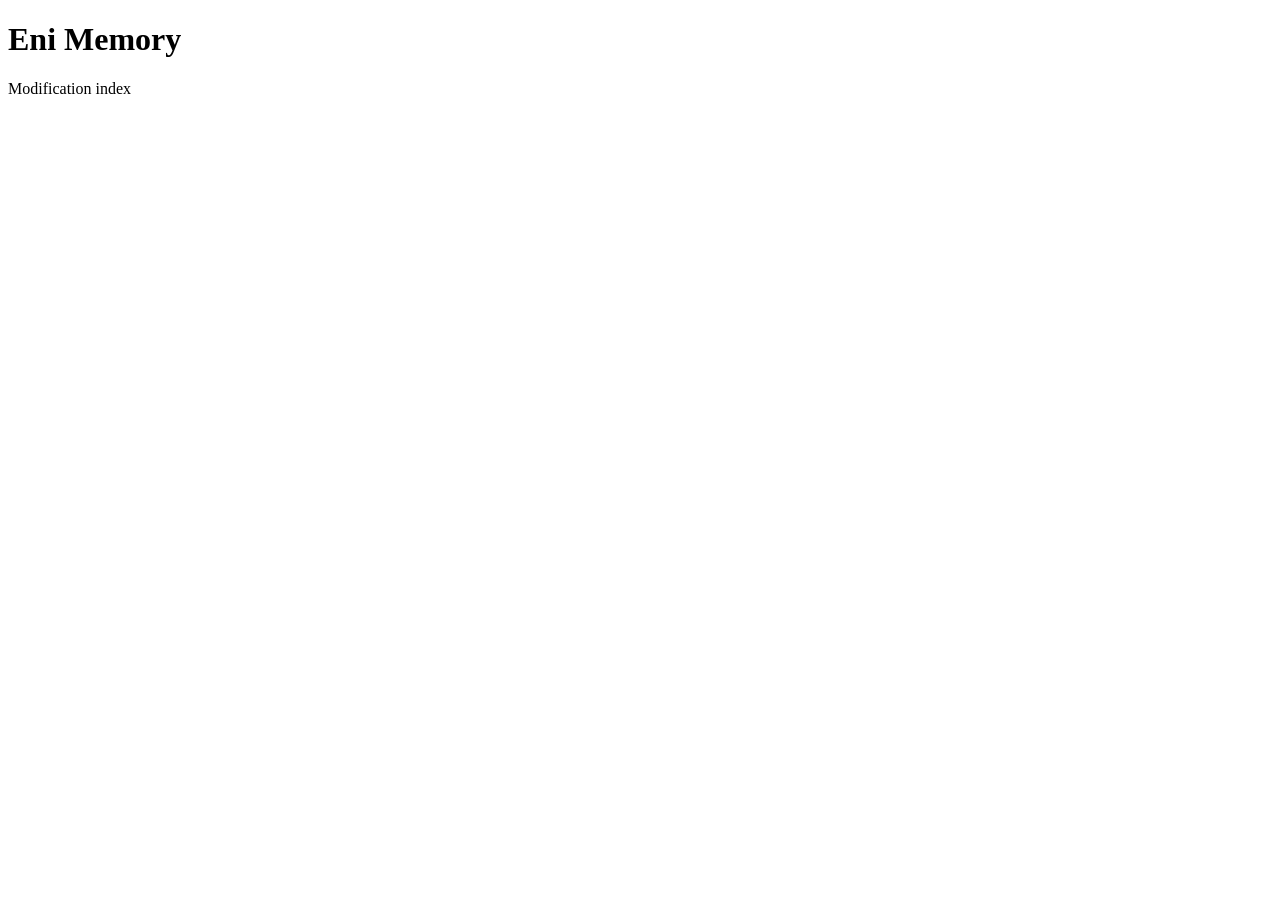
==== index.html @ 0097d6bb "modif index.html" ====
<!DOCTYPE html>
<html lang="fr">
<head>
    <meta charset="UTF-8">
    <meta name="viewport" content="width=device-width, initial-scale=1.0">
    <title>Memory ENI</title>
</head>
<body>
    <h1>Eni Memory</h1>
    <p>Modification index</p>
    
</body>
</html>
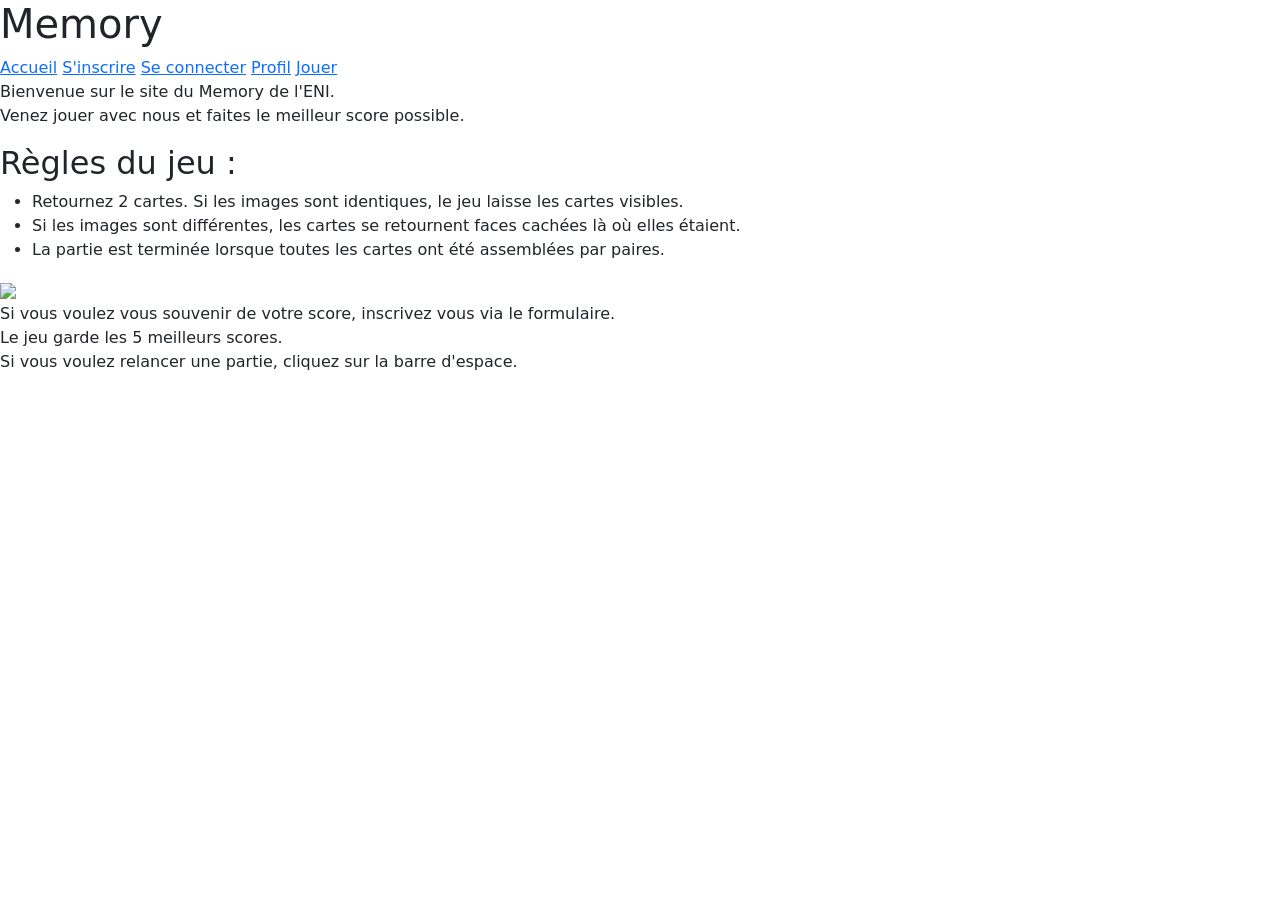
==== commit 4b3fcc1e: "1. Ajout d'images temporaires pour les cartes 2. Création du plateau de jeu 3. Affichage randomisé d" ====
--- a/index.html
+++ b/index.html
@@ -3,11 +3,48 @@
 <head>
     <meta charset="UTF-8">
     <meta name="viewport" content="width=device-width, initial-scale=1.0">
-    <title>Memory ENI</title>
+    <title>Memory</title>
+    <link href="https://cdn.jsdelivr.net/npm/bootstrap@5.3.8/dist/css/bootstrap.min.css" rel="stylesheet" integrity="sha384-sRIl4kxILFvY47J16cr9ZwB07vP4J8+LH7qKQnuqkuIAvNWLzeN8tE5YBujZqJLB" crossorigin="anonymous">
+    <link rel="stylesheet" href="./css/style.css">
 </head>
 <body>
-    <h1>Eni Memory</h1>
-    <p>Modification index</p>
+
+    <div>
+    <h1>Memory</h1>
     
+    <nav>
+        <a href="index.html">Accueil</a>
+        <a href="inscription.html">S'inscrire</a>
+        <a href="connexion.html">Se connecter</a>
+        <a href="profil.html">Profil</a>
+        <a href="jeu.html">Jouer</a>
+    </nav>
+
+    <div>
+        <p>Bienvenue sur le site du Memory de l'ENI. <br>
+        Venez jouer avec nous et faites le meilleur score possible.</p>
+    </div>
+
+    <div>
+        <h2>Règles du jeu :</h2>
+        <ul>
+            <li> Retournez 2 cartes. Si les images sont identiques, le jeu laisse les cartes visibles.</li>
+            <li> Si les images sont différentes, les cartes se retournent faces cachées là où elles étaient.</li>
+            <li> La partie est terminée lorsque toutes les cartes ont été assemblées par paires.</li>
+        </ul>
+
+        <img src="src\memory_detail.png" width="500">
+
+        <p>Si vous voulez vous souvenir de votre score, inscrivez vous via le formulaire. <br>
+            Le jeu garde les 5 meilleurs scores. <br>
+            Si vous voulez relancer une partie, cliquez sur la barre d'espace.</p>
+    </div>
+
+
+    <script src="https://cdn.jsdelivr.net/npm/bootstrap@5.3.8/dist/js/bootstrap.bundle.min.js" integrity="sha384-FKyoEForCGlyvwx9Hj09JcYn3nv7wiPVlz7YYwJrWVcXK/BmnVDxM+D2scQbITxI" crossorigin="anonymous"></script>
+    <script src="https://code.jquery.com/jquery-3.7.1.js" integrity="sha256-eKhayi8LEQwp4NKxN+CfCh+3qOVUtJn3QNZ0TciWLP4=" crossorigin="anonymous"></script>
+    <script src="./js/script.js"></script>
+
+    </div>
 </body>
 </html>
--- a/css/style.css
+++ b/css/style.css
@@ -0,0 +1,48 @@
+/* Apparence du plateau de jeu */
+
+.plateauJeu {
+    display: flex;
+    flex-wrap: wrap;
+}
+
+
+/* Apparence des cartes de jeu */
+
+
+.carte { /* conteneur de la carte (face cachée et face révélée) */
+    height: 150px;
+    width: 150px;
+    margin: 2%;
+    position: relative;
+    transform-style: preserve-3d;
+    transition: 1s ease;
+}
+
+.carteCachee, .carteRevelee {
+    position: absolute;
+    height: 100%;
+    width: 100%;
+    border-radius: 6px;
+    /* Stylisation de texte // à enlever une fois l'image faceCachee chargée */
+    line-height: 150px;
+    font-size: 20px;
+    text-align: center;
+    color: white;
+    /**/
+    backface-visibility: hidden;
+} 
+
+.carteCachee {
+    background-color: teal;
+}
+
+.carteRevelee {
+    background-color: salmon;
+    transform: perspective(400px) rotateY(180deg);
+}
+
+
+.carte.flip { /* L'évènement qui se déclenche au clic */
+    transform: perspective(400px) rotateY(180deg);
+}
+
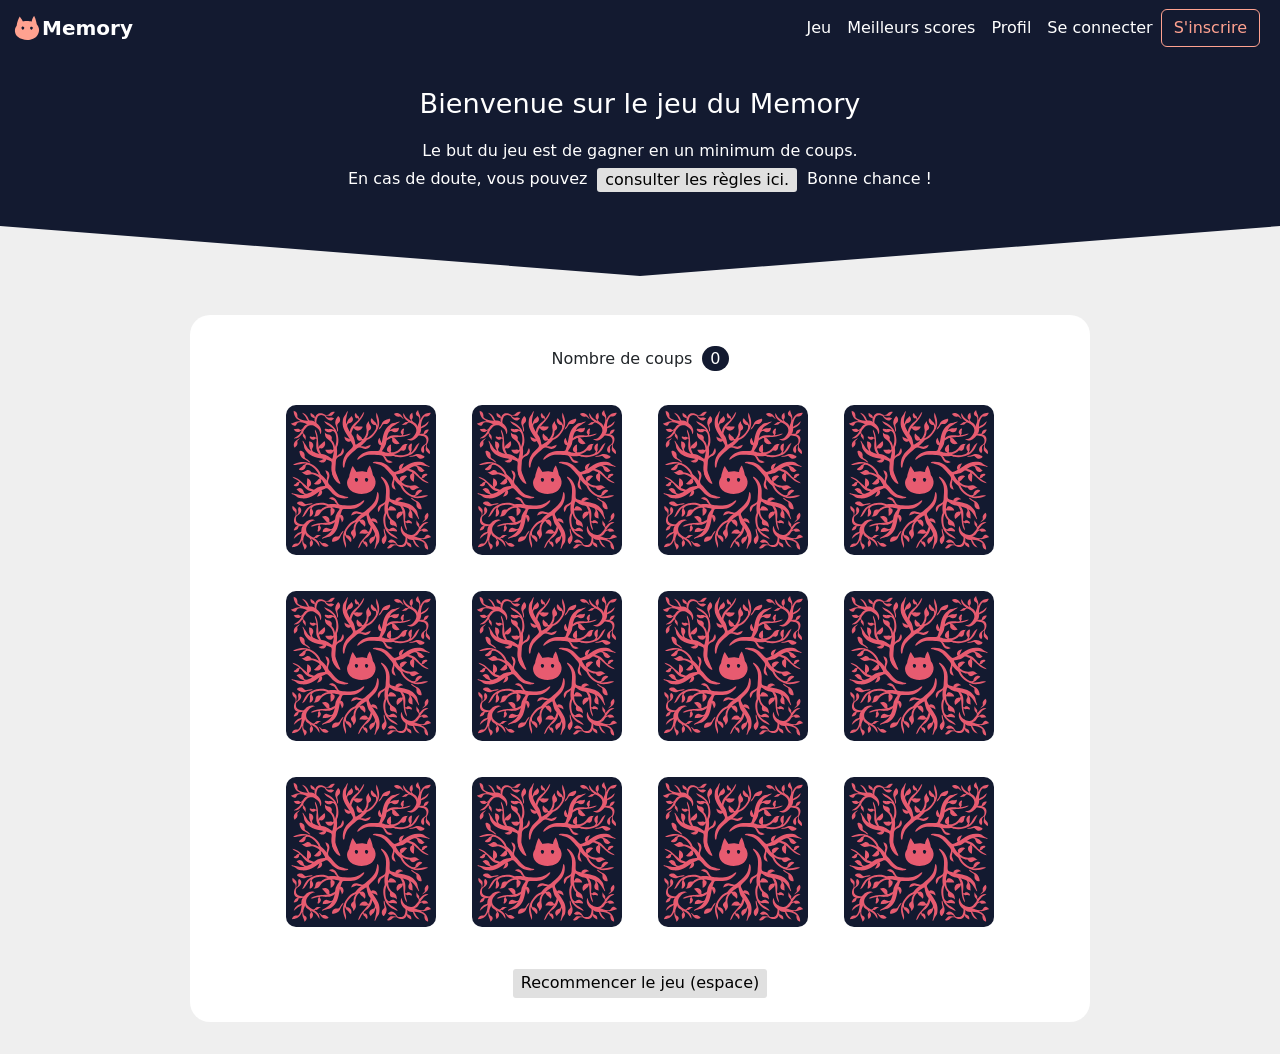
==== commit 57ade1f6: "Intégration du design, création des formulaires" ====
--- a/index.html
+++ b/index.html
@@ -1,50 +1,215 @@
 <!DOCTYPE html>
 <html lang="fr">
+
 <head>
     <meta charset="UTF-8">
     <meta name="viewport" content="width=device-width, initial-scale=1.0">
     <title>Memory</title>
-    <link href="https://cdn.jsdelivr.net/npm/bootstrap@5.3.8/dist/css/bootstrap.min.css" rel="stylesheet" integrity="sha384-sRIl4kxILFvY47J16cr9ZwB07vP4J8+LH7qKQnuqkuIAvNWLzeN8tE5YBujZqJLB" crossorigin="anonymous">
+    <link href="https://cdn.jsdelivr.net/npm/bootstrap@5.3.8/dist/css/bootstrap.min.css" rel="stylesheet"
+        integrity="sha384-sRIl4kxILFvY47J16cr9ZwB07vP4J8+LH7qKQnuqkuIAvNWLzeN8tE5YBujZqJLB" crossorigin="anonymous">
     <link rel="stylesheet" href="./css/style.css">
 </head>
+
 <body>
-
-    <div>
-    <h1>Memory</h1>
-    
-    <nav>
-        <a href="index.html">Accueil</a>
-        <a href="inscription.html">S'inscrire</a>
-        <a href="connexion.html">Se connecter</a>
-        <a href="profil.html">Profil</a>
-        <a href="jeu.html">Jouer</a>
-    </nav>
-
-    <div>
-        <p>Bienvenue sur le site du Memory de l'ENI. <br>
-        Venez jouer avec nous et faites le meilleur score possible.</p>
+    <header>
+
+        <nav class="navbar navbar-expand-sm" data-bs-theme="dark">
+            <div class="container-fluid">
+                <a class="navbar-brand" href="index.html">
+                    <img src="./src/memory-chat-logo.svg" alt="Logo" width="30" height="24"
+                        class="d-inline-block align-text-top">Memory</a>
+                <button class="navbar-toggler" type="button" data-bs-toggle="collapse"
+                    data-bs-target="#navbarSupportedContent" aria-controls="navbarSupportedContent"
+                    aria-expanded="false" aria-label="Toggle navigation">
+                    <span class="navbar-toggler-icon"></span>
+                </button>
+                <div class="collapse navbar-collapse flex-grow-0" id="navbarSupportedContent">
+                    <ul class="navbar-nav mb-auto mb-2 mb-lg-0">
+                        <li class="nav-item">
+                            <a class="nav-link active" aria-current="page" href="#">Jeu</a>
+                        </li>
+                        <li class="nav-item">
+                            <a class="nav-link" href="#" data-bs-toggle="modal" data-bs-target="#modalScores">Meilleurs
+                                scores</a>
+                        </li>
+                        <li class="nav-item">
+                            <a class="nav-link" href="profil.html">Profil</a>
+                        </li>
+                        <li class="nav-item">
+                            <a class="nav-link" href="connexion.html">Se connecter</a>
+                        </li>
+                    </ul>
+                    <a href="inscription.html" class="btn btn-outline me-2" type="button">S'inscrire</a>
+                    <!-- <button class="btn btn-outline-success me-2" type="button">S'inscrire</button> -->
+
+                </div>
+            </div>
+
+
+        </nav>
+
+    </header>
+
+    <div class="text-center">
+
+        <div class="enTete">
+
+            <h1>Bienvenue sur le jeu du Memory</h1>
+            <p>Le but du jeu est de gagner en un minimum de coups.<br>
+                En cas de doute, vous pouvez
+                <!-- <button type="button" class="btn btn-modal" data-bs-toggle="modal" data-bs-target="#modalRegles">
+        consulter les règles ici</button>.  -->
+                <a href="" class="btn-modal" data-bs-toggle="modal" data-bs-target="#modalRegles">consulter les règles
+                    ici.</a>
+                Bonne chance !
+            </p>
+
+        </div>
+
+        <div class="separationPage">
+        </div>
+
+        <div class="separationPage">
+            <img
+                src="data:image/svg+xml,%3Csvg xmlns='http://www.w3.org/2000/svg' id='Calque_1' enable-background='new 0 0 1024 40' viewBox='0 0 1024 40' x='0px' y='0px' width='1024px' height='40px' xmlns:xml='http://www.w3.org/XML/1998/namespace' xml:space='preserve' version='1.1'%3E%3Cpolygon fill='%23131a30' points='1024,0 512,40 0,0 0,0 1024,0' /%3E%3C/svg%3E">
+        </div>
+
+
+
+        <!-- Modale des règles -->
+        <div class="modal fade" id="modalRegles" tabindex="-1" aria-labelledby="modalRegles" aria-hidden="true">
+            <div class="modal-dialog">
+                <div class="modal-content">
+                    <div class="modal-header">
+                        <button type="button" class="btn-close" data-bs-dismiss="modal" aria-label="Close"></button>
+                    </div>
+                    <div class="modal-body">
+                        <h2>Les règles du Memory</h2>
+                        <p>Retournez 2 cartes. Si les images sont identiques, le jeu laisse les cartes visibles.</p>
+                        <img src="./src/modale-regles.png">
+                        <p>Si les images sont différentes, les cartes se retournent faces cachées là où elles étaient.
+                            La partie est terminée lorsque toutes les cartes ont été assemblées par paires.</p>
+
+
+                    </div>
+                    <div class="modal-footer">
+                        <button type="button" class="btn btn-primary" data-bs-dismiss="modal">Fermer</button>
+                    </div>
+                </div>
+            </div>
+        </div>
+
+
+        <!-- Modale des meilleures scores -->
+        <div class="modal fade" id="modalScores" tabindex="-1" aria-labelledby="modalScores" aria-hidden="true">
+            <div class="modal-dialog">
+                <div class="modal-content">
+                    <div class="modal-header">
+                        <button type="button" class="btn-close" data-bs-dismiss="modal" aria-label="Close"></button>
+                    </div>
+                    <div class="modal-body">
+                        <h2>Meilleurs scores</h2>
+                        <p><a href="connexion.html">Connectez vous</a> pour consulter vos meilleurs scores</p>
+                    </div>
+                    <div class="modal-footer">
+                        <button type="button" class="btn btn-primary" data-bs-dismiss="modal">Fermer</button>
+                    </div>
+                </div>
+            </div>
+        </div>
+
+
+
+
+        <!-- Plateau de jeu du memory -->
+
+
+        <div class="plateauJeuAvecScore">
+
+            <p>Nombre de coups <span class="affichageNbCoups">0</span></p>
+
+            <div class="plateauJeu"> <!-- conteneur du plateau de jeu -->
+
+
+                <div id="carte1" class="carte motifA">
+                    <!-- <div class="carteCachee"><img src="./src/exports-elements-memory-07.png"></div> -->
+                    <div class="carteCachee"><img src="./src/memory-chat-dos.svg"></div>
+                    <div class="carteRevelee"><img src="./src/memory-chat1.svg" class="imgRevelee"></div>
+                </div>
+
+                <div id="carte2" class="carte motifA">
+                    <div class="carteCachee"><img src="./src/memory-chat-dos.svg"></div>
+                    <div class="carteRevelee"><img src="./src/memory-chat1.svg" class="imgRevelee"></div>
+                </div>
+
+                <div id="carte3" class="carte motifB">
+                    <div class="carteCachee"><img src="./src/memory-chat-dos.svg"></div>
+                    <div class="carteRevelee"><img src="./src/memory-chat2.svg" class="imgRevelee"></div>
+                </div>
+
+                <div id="carte4" class="carte motifB">
+                    <div class="carteCachee"><img src="./src/memory-chat-dos.svg"></div>
+                    <div class="carteRevelee"><img src="./src/memory-chat2.svg" class="imgRevelee"></div>
+                </div>
+
+                <div id="carte5" class="carte motifC">
+                    <div class="carteCachee"><img src="./src/memory-chat-dos.svg"></div>
+                    <div class="carteRevelee"><img src="./src/memory-chat3.svg" class="imgRevelee"></div>
+                </div>
+
+                <div id="carte6" class="carte motifC">
+                    <div class="carteCachee"><img src="./src/memory-chat-dos.svg"></div>
+                    <div class="carteRevelee"><img src="./src/memory-chat3.svg" class="imgRevelee"></div>
+                </div>
+
+                <div id="carte7" class="carte motifD">
+                    <div class="carteCachee"><img src="./src/memory-chat-dos.svg"></div>
+                    <div class="carteRevelee"><img src="./src/memory-chat4.svg" class="imgRevelee"></div>
+                </div>
+
+                <div id="carte8" class="carte motifD">
+                    <div class="carteCachee"><img src="./src/memory-chat-dos.svg"></div>
+                    <div class="carteRevelee"><img src="./src/memory-chat4.svg" class="imgRevelee"></div>
+                </div>
+
+                <div id="carte9" class="carte motifE">
+                    <div class="carteCachee"><img src="./src/memory-chat-dos.svg"></div>
+                    <div class="carteRevelee"><img src="./src/memory-chat5.svg" class="imgRevelee"></div>
+                </div>
+
+                <div id="carte10" class="carte motifE">
+                    <div class="carteCachee"><img src="./src/memory-chat-dos.svg"></div>
+                    <div class="carteRevelee"><img src="./src/memory-chat5.svg" class="imgRevelee"></div>
+                </div>
+
+                <div id="carte11" class="carte motifF">
+                    <div class="carteCachee"><img src="./src/memory-chat-dos.svg"></div>
+                    <div class="carteRevelee"><img src="./src/memory-chat6.svg" class="imgRevelee"></div>
+                </div>
+
+                <div id="carte12" class="carte motifF">
+                    <div class="carteCachee"><img src="./src/memory-chat-dos.svg"></div>
+                    <div class="carteRevelee"><img src="./src/memory-chat6.svg" class="imgRevelee"></div>
+                </div>
+
+            </div> <!-- fermeture du conteneur du plateau de jeu -->
+
+            <button class="buttonResetPosition">Recommencer le jeu (espace)</button>
+
+        </div> <!-- fermeture du conteneur du plateau de jeu Et score -->
+
     </div>
 
-    <div>
-        <h2>Règles du jeu :</h2>
-        <ul>
-            <li> Retournez 2 cartes. Si les images sont identiques, le jeu laisse les cartes visibles.</li>
-            <li> Si les images sont différentes, les cartes se retournent faces cachées là où elles étaient.</li>
-            <li> La partie est terminée lorsque toutes les cartes ont été assemblées par paires.</li>
-        </ul>
-
-        <img src="src\memory_detail.png" width="500">
-
-        <p>Si vous voulez vous souvenir de votre score, inscrivez vous via le formulaire. <br>
-            Le jeu garde les 5 meilleurs scores. <br>
-            Si vous voulez relancer une partie, cliquez sur la barre d'espace.</p>
-    </div>
-
-
-    <script src="https://cdn.jsdelivr.net/npm/bootstrap@5.3.8/dist/js/bootstrap.bundle.min.js" integrity="sha384-FKyoEForCGlyvwx9Hj09JcYn3nv7wiPVlz7YYwJrWVcXK/BmnVDxM+D2scQbITxI" crossorigin="anonymous"></script>
-    <script src="https://code.jquery.com/jquery-3.7.1.js" integrity="sha256-eKhayi8LEQwp4NKxN+CfCh+3qOVUtJn3QNZ0TciWLP4=" crossorigin="anonymous"></script>
+
+    <script src="https://cdn.jsdelivr.net/npm/bootstrap@5.3.8/dist/js/bootstrap.bundle.min.js"
+        integrity="sha384-FKyoEForCGlyvwx9Hj09JcYn3nv7wiPVlz7YYwJrWVcXK/BmnVDxM+D2scQbITxI"
+        crossorigin="anonymous"></script>
+    <script src="https://code.jquery.com/jquery-3.7.1.js"
+        integrity="sha256-eKhayi8LEQwp4NKxN+CfCh+3qOVUtJn3QNZ0TciWLP4=" crossorigin="anonymous"></script>
+    <!-- <script src="../jquery-3.7.1.js"></script>-->
     <script src="./js/script.js"></script>
 
-    </div>
+
 </body>
+
 </html>
--- a/css/style.css
+++ b/css/style.css
@@ -1,48 +1,363 @@
+/* --------------------------------------------------- */
+/* Nav
+/* --------------------------------------------------- */
+
+.navbar {
+  background-color: rgba(19, 26, 48, 1);
+}
+
+.navbar a.nav-link {
+  color: white;
+}
+
+.navbar a.nav-link.active {
+  color: white;
+}
+
+.navbar-brand {
+  color: white;
+  font-weight: 600;
+}
+
+.navbar-brand:hover {
+  color: white;
+  font-weight: 600;
+}
+
+.navbar .btn-outline {
+  color: rgba(255, 162, 144, 1);
+  border: solid 0.1em rgba(255, 162, 144, 1);
+}
+
+.navbar .btn-outline:hover {
+  color: rgba(19, 26, 48, 1);
+  background-color: rgba(255, 162, 144, 1);
+  border: solid 0.1em rgba(255, 162, 144, 1);
+  transition: ease-in-out 0.2s;
+}
+
+/* --------------------------------------------------- */
+/* En tête
+/* --------------------------------------------------- */
+
+.enTete h1 {
+  font-size: 1.7em;
+  margin-bottom: 0;
+}
+
+.enTete {
+  background-color: rgba(19, 26, 48, 1);
+  color: white;
+  padding-top: 2rem;
+  padding-bottom: 2rem;
+}
+
+.enTete p {
+  margin-bottom: 0;
+  margin-top: 1em;
+  line-height: 1.8em;
+}
+
+.separationPage {
+  align-items: flex-start;
+}
+
+.separationPage img {
+  width: 100vw;
+}
+
+/* --------------------------------------------------- */
+/* Style de la modale des règles */
+/* --------------------------------------------------- */
+
+.btn-modal {
+  background-color: #e0e0e0;
+  padding: 0.1em 0.5em 0.2em 0.5em;
+  margin-left: 0.3em;
+  margin-right: 0.3em;
+  text-decoration: none;
+  color: black;
+  border-radius: 3px;
+}
+
+.btn-modal:hover {
+  background-color: #c2c2c2;
+  transition: ease 0.3s;
+}
+
+.modal-header {
+  border: none;
+}
+
+.modal-body h2 {
+  font-size: 1.5em;
+  margin-bottom: 1.5em;
+}
+
+.modal-body img {
+  width: 100%;
+}
+
+.modal-body {
+  margin-left: 1.5em;
+  margin-right: 1.5em;
+}
+
+.modal-footer {
+  border: none;
+}
+
+*,
+::after,
+::before {
+  box-sizing: border-box;
+}
+
+.modal-footer .btn {
+  background-color: rgba(231, 91, 112, 1);
+  border: none;
+}
+
+.modal-footer .btn:hover {
+  background-color: rgb(207, 32, 58);
+  border: none;
+  transition: ease-in-out 0.2s;
+}
+
+/* --------------------------------------------------- */
+/* Body */
+/* --------------------------------------------------- */
+
+body {
+  background-color: #efefef;
+}
+
+/* --------------------------------------------------- */
+/* --------------------------------------------------- */
+/* JEU MEMORY
+/* --------------------------------------------------- */
+/* --------------------------------------------------- */
 /* Apparence du plateau de jeu */
+/* --------------------------------------------------- */
+
+.plateauJeuAvecScore {
+  margin-top: 2em;
+  margin-left: auto;
+  margin-right: auto;
+  margin-bottom: 2em;
+  padding-top: 2em;
+  background-color: white;
+  width: 90%;
+  border-radius: 20px;
+}
+
+.affichageNbCoups {
+  background-color: rgba(19, 26, 48, 1);
+  color: white;
+  margin-left: 0.3em;
+  padding: 0.2em 0.5em 0.2em 0.5em;
+  border-radius: 100px;
+}
 
 .plateauJeu {
-    display: flex;
-    flex-wrap: wrap;
-}
-
-
+  display: flex;
+  flex-wrap: wrap;
+  margin: auto;
+  justify-content: center;
+}
+
+.buttonResetPosition {
+  margin-top: 1.5em;
+  margin-bottom: 1.5em;
+  background-color: #e0e0e0;
+  padding: 0.1em 0.5em 0.2em 0.5em;
+  text-decoration: none;
+  color: black;
+  border-radius: 3px;
+  border: none;
+}
+
+.buttonResetPosition:hover {
+  background-color: #c2c2c2;
+  transition: ease 0.3s;
+}
+
+/* --------------------------------------------------- */
 /* Apparence des cartes de jeu */
-
-
-.carte { /* conteneur de la carte (face cachée et face révélée) */
-    height: 150px;
-    width: 150px;
-    margin: 2%;
-    position: relative;
-    transform-style: preserve-3d;
-    transition: 1s ease;
-}
-
-.carteCachee, .carteRevelee {
-    position: absolute;
-    height: 100%;
-    width: 100%;
-    border-radius: 6px;
-    /* Stylisation de texte // à enlever une fois l'image faceCachee chargée */
-    line-height: 150px;
-    font-size: 20px;
-    text-align: center;
-    color: white;
-    /**/
-    backface-visibility: hidden;
-} 
-
-.carteCachee {
-    background-color: teal;
-}
-
+/* --------------------------------------------------- */
+
+.carte {
+  /* conteneur de la carte (face cachée et face révélée) */
+  height: 150px;
+  width: 150px;
+  margin: 2%;
+  position: relative;
+  transform-style: preserve-3d;
+  transition: 0.7s ease;
+  cursor: pointer;
+}
+
+img,
+svg {
+  vertical-align: unset;
+}
+
+.carteCachee img,
+.carteRevelee img {
+  object-fit: fill;
+  border-radius: inherit;
+  border: inherit;
+}
+
+.carteCachee,
 .carteRevelee {
-    background-color: salmon;
-    transform: perspective(400px) rotateY(180deg);
-}
-
-
-.carte.flip { /* L'évènement qui se déclenche au clic */
-    transform: perspective(400px) rotateY(180deg);
-}
-
+  position: absolute;
+  height: 100%;
+  width: 100%;
+  border-radius: 10px;
+  backface-visibility: hidden;
+}
+
+.carteRevelee {
+  transform: perspective(400px) rotateY(180deg);
+}
+
+.carte.flip {
+  /* L'évènement qui se déclenche au clic */
+  transform: perspective(400px) rotateY(180deg);
+  pointer-events: none;
+}
+
+.carteValidee {
+  pointer-events: none;
+}
+
+/* --------------------------------------------------- */
+/* --------------------------------------------------- */
+/* FORMULAIRES
+/* --------------------------------------------------- */
+/* --------------------------------------------------- */
+
+.formulaire {
+  width: 60%;
+  background-color: white;
+  margin: 2em auto 2em auto;
+  padding: 2.5em;
+  border-radius: 20px;
+}
+
+.unChamp {
+  margin-bottom: 1em;
+}
+
+input {
+  width: 100%;
+  height: 2.5em;
+  border: solid 1px #c2c2c2;
+  border-radius: 5px;
+  padding-left: 10px;
+}
+
+.labelForm {
+  margin-bottom: 0.3em;
+}
+
+.phraseAideMdp {
+  margin-top: 0.2em;
+  color: #585858;
+  font-size: 0.8em;
+}
+
+.boutonsForm {
+  margin-top: 1.5em;
+  height: 40px;
+  display: flex;
+  align-items: center;
+  justify-content: space-between;
+}
+
+.boutonValiderForm {
+  width: 48%;
+}
+
+.boutonAnnulerForm {
+  width: 48%;
+  height: 100%;
+  text-align: center;
+  align-content: center;
+  text-decoration: none;
+  color: black;
+  border: solid 1px #c2c2c2;
+  border-radius: 5px;
+}
+
+.boutonAnnulerForm:hover {
+  color: rgba(231, 91, 112, 1);
+  border: solid 1px rgba(231, 91, 112, 1);
+  transition: ease-in-out 0.2s;
+}
+
+.phraseDejaInscrit {
+  text-align: center;
+  margin-top: 2em;
+  margin-bottom: 0;
+}
+
+/* --------------------------------------------------- */
+/* --------------------------------------------------- */
+/* Profil
+/* --------------------------------------------------- */
+/* --------------------------------------------------- */
+
+.bodyProfil {
+  width: 60%;
+  background-color: white;
+  margin: 2em auto 2em auto;
+  padding: 2.5em;
+  border-radius: 20px;
+}
+
+.phraseProfil {
+  text-align: center;
+  margin: 0;
+}
+
+/* --------------------------------------------------- */
+/* --------------------------------------------------- */
+/* Responsive (hors Bootstrap)
+/* --------------------------------------------------- */
+/* --------------------------------------------------- */
+
+@media screen and (max-width: 450px) {
+  .separationPage {
+    display: none;
+  }
+}
+
+@media screen and (max-width: 575px) {
+  .plateauJeuAvecScore {
+    width: 95%;
+  }
+
+  .enTete {
+    padding-left: 3%;
+    padding-right: 3%;
+  }
+
+  .formulaire,
+  .bodyProfil {
+    width: 95%;
+    padding: 10%;
+  }
+}
+
+@media screen and (min-width: 992px) {
+  .plateauJeuAvecScore {
+    width: 900px;
+  }
+
+  .formulaire,
+  .bodyProfil {
+    width: 600px;
+  }
+}
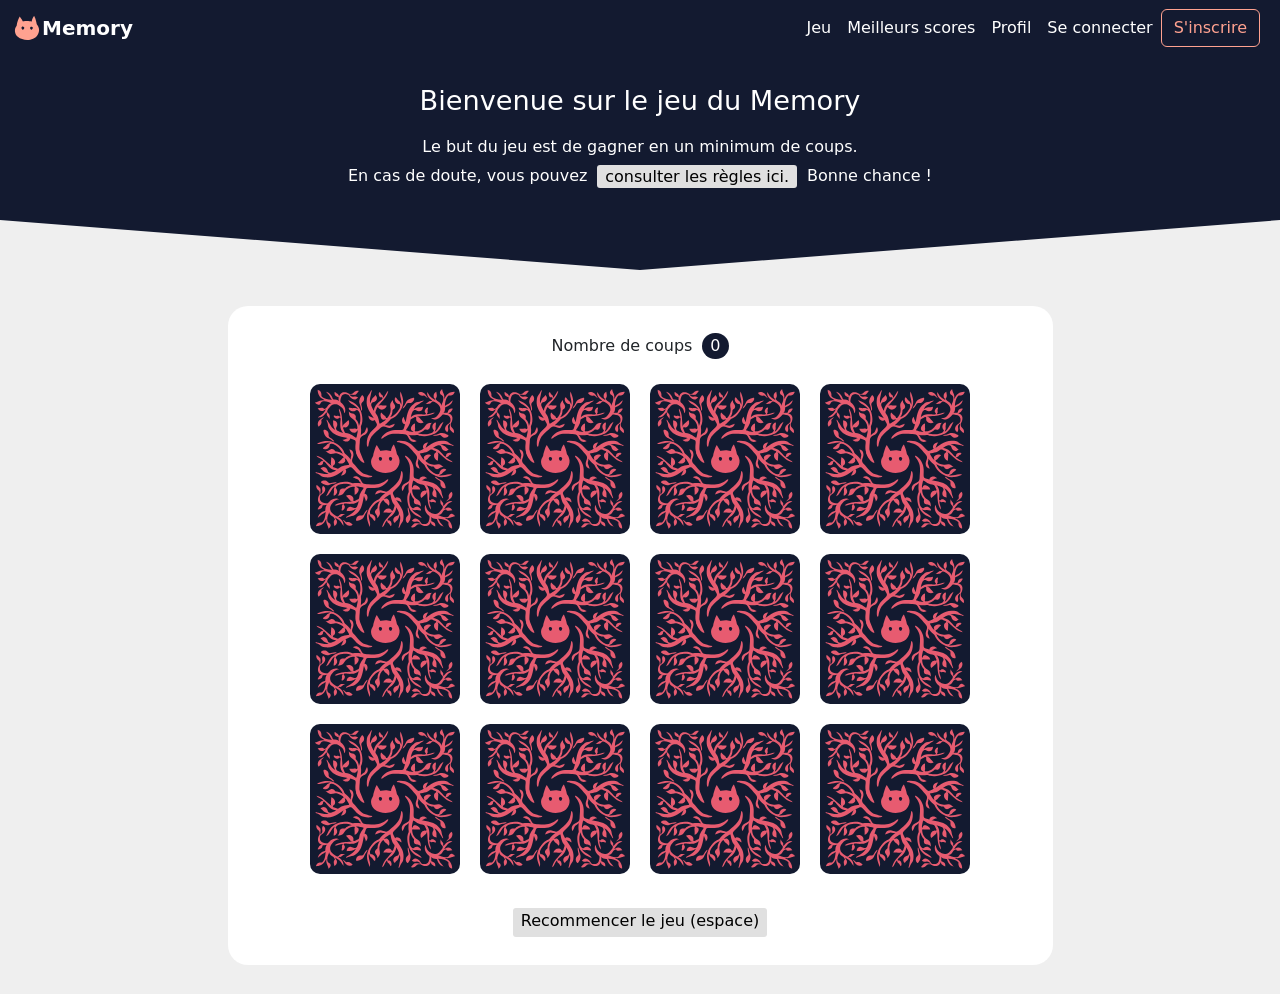
==== commit 0d9586d3: "Js - Vérification des champs du formulaire" ====
--- a/index.html
+++ b/index.html
@@ -5,6 +5,7 @@
     <meta charset="UTF-8">
     <meta name="viewport" content="width=device-width, initial-scale=1.0">
     <title>Memory</title>
+    <link rel="icon" href="./src/memory-chat-logo.svg"/>
     <link href="https://cdn.jsdelivr.net/npm/bootstrap@5.3.8/dist/css/bootstrap.min.css" rel="stylesheet"
         integrity="sha384-sRIl4kxILFvY47J16cr9ZwB07vP4J8+LH7qKQnuqkuIAvNWLzeN8tE5YBujZqJLB" crossorigin="anonymous">
     <link rel="stylesheet" href="./css/style.css">
@@ -126,7 +127,9 @@
 
         <div class="plateauJeuAvecScore">
 
+            
             <p>Nombre de coups <span class="affichageNbCoups">0</span></p>
+            
 
             <div class="plateauJeu"> <!-- conteneur du plateau de jeu -->
 
--- a/css/style.css
+++ b/css/style.css
@@ -48,8 +48,8 @@
 .enTete {
   background-color: rgba(19, 26, 48, 1);
   color: white;
-  padding-top: 2rem;
-  padding-bottom: 2rem;
+  padding-top: 1.8rem;
+  padding-bottom: 1.8rem;
 }
 
 .enTete p {
@@ -141,11 +141,11 @@
 /* --------------------------------------------------- */
 
 .plateauJeuAvecScore {
-  margin-top: 2em;
+  margin-top: 1.8em;
   margin-left: auto;
   margin-right: auto;
-  margin-bottom: 2em;
-  padding-top: 2em;
+  margin-bottom: 1.8em;
+  padding-top: 1.8em;
   background-color: white;
   width: 90%;
   border-radius: 20px;
@@ -168,7 +168,7 @@
 
 .buttonResetPosition {
   margin-top: 1.5em;
-  margin-bottom: 1.5em;
+  margin-bottom: 1.8em;
   background-color: #e0e0e0;
   padding: 0.1em 0.5em 0.2em 0.5em;
   text-decoration: none;
@@ -190,7 +190,7 @@
   /* conteneur de la carte (face cachée et face révélée) */
   height: 150px;
   width: 150px;
-  margin: 2%;
+  margin: 1.2%;
   position: relative;
   transform-style: preserve-3d;
   transition: 0.7s ease;
@@ -250,6 +250,13 @@
   margin-bottom: 1em;
 }
 
+.checkInscriptionNom,
+.checkInscriptionEmail,
+.checkInscriptionMdp,
+.checkInscriptionMdp2 {
+  width: 15px;
+}
+
 input {
   width: 100%;
   height: 2.5em;
@@ -266,6 +273,20 @@
   margin-top: 0.2em;
   color: #585858;
   font-size: 0.8em;
+}
+
+.alerteName,
+.alerteMail,
+.alerteMdpConfirmation {
+  margin-top: 0.2em;
+  color: #ff6262;
+  font-size: 0.8em;
+}
+
+.alerteMdpSymbole,
+.alerteMdpChiffre, 
+.alerteMdpLongueur {
+  color: #ff6262;
 }
 
 .boutonsForm {
@@ -351,9 +372,9 @@
   }
 }
 
-@media screen and (min-width: 992px) {
+@media screen and (min-width: 945px) {
   .plateauJeuAvecScore {
-    width: 900px;
+    width: 825px;
   }
 
   .formulaire,
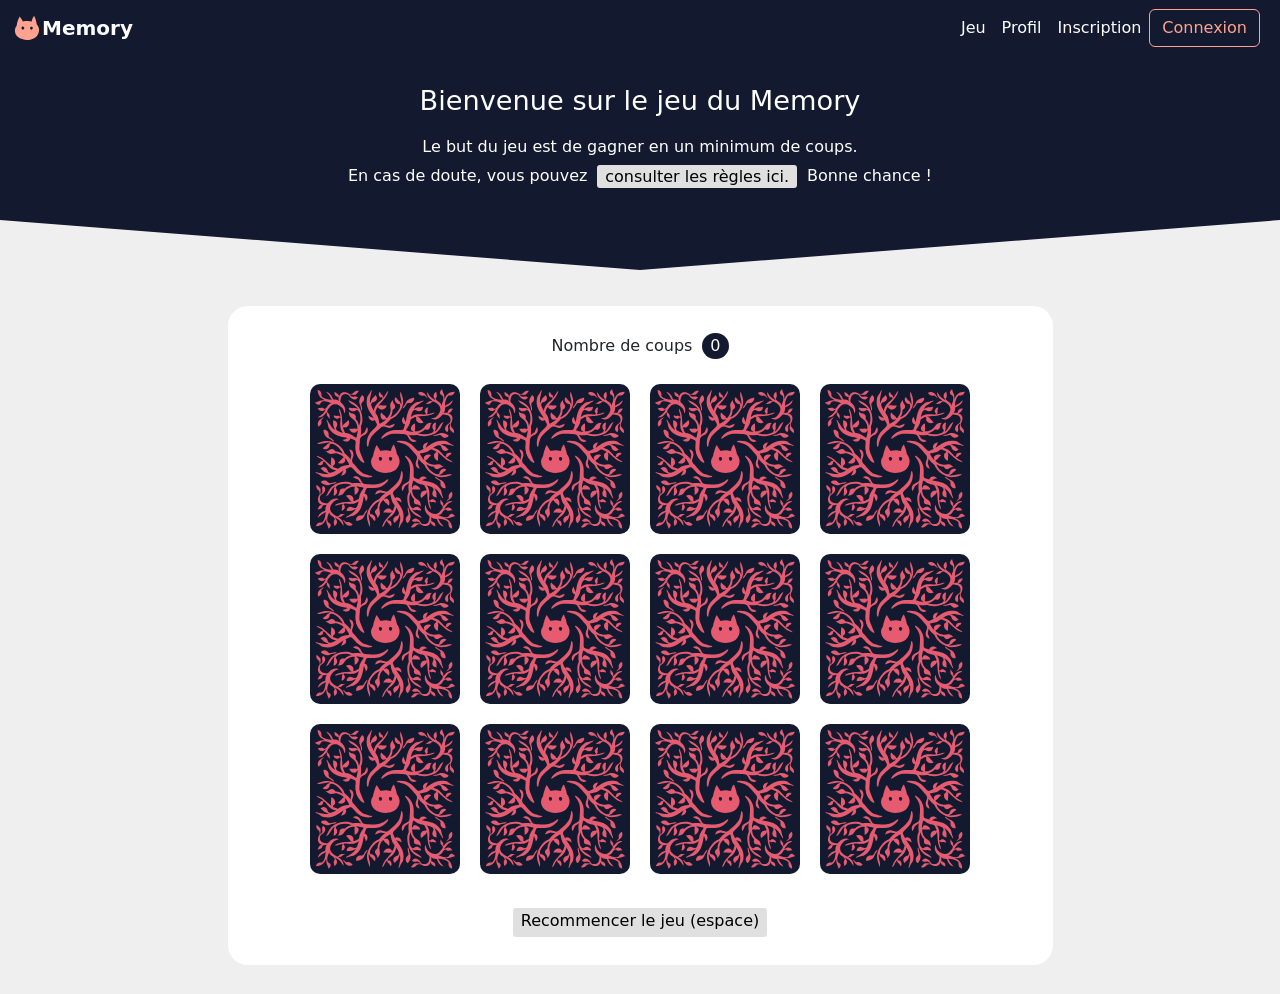
==== commit e323caf3: "Ajout du script de connexion avec vérification identifiants + gestion navbar selon connexion/deco" ====
--- a/index.html
+++ b/index.html
@@ -27,25 +27,18 @@
                 <div class="collapse navbar-collapse flex-grow-0" id="navbarSupportedContent">
                     <ul class="navbar-nav mb-auto mb-2 mb-lg-0">
                         <li class="nav-item">
-                            <a class="nav-link active" aria-current="page" href="#">Jeu</a>
-                        </li>
-                        <li class="nav-item">
-                            <a class="nav-link" href="#" data-bs-toggle="modal" data-bs-target="#modalScores">Meilleurs
-                                scores</a>
+                            <a class="nav-link" href="index.html" aria-current="page">Jeu</a>
                         </li>
                         <li class="nav-item">
                             <a class="nav-link" href="profil.html">Profil</a>
                         </li>
                         <li class="nav-item">
-                            <a class="nav-link" href="connexion.html">Se connecter</a>
+                            <a class="nav-link" href="inscription.html">Inscription</a>
                         </li>
                     </ul>
-                    <a href="inscription.html" class="btn btn-outline me-2" type="button">S'inscrire</a>
-                    <!-- <button class="btn btn-outline-success me-2" type="button">S'inscrire</button> -->
-
+                    <a href="connexion.html" class="btnConnexion btn btn-outline me-2" type="button">Connexion</a>
                 </div>
             </div>
-
 
         </nav>
 
@@ -99,26 +92,6 @@
                 </div>
             </div>
         </div>
-
-
-        <!-- Modale des meilleures scores -->
-        <div class="modal fade" id="modalScores" tabindex="-1" aria-labelledby="modalScores" aria-hidden="true">
-            <div class="modal-dialog">
-                <div class="modal-content">
-                    <div class="modal-header">
-                        <button type="button" class="btn-close" data-bs-dismiss="modal" aria-label="Close"></button>
-                    </div>
-                    <div class="modal-body">
-                        <h2>Meilleurs scores</h2>
-                        <p><a href="connexion.html">Connectez vous</a> pour consulter vos meilleurs scores</p>
-                    </div>
-                    <div class="modal-footer">
-                        <button type="button" class="btn btn-primary" data-bs-dismiss="modal">Fermer</button>
-                    </div>
-                </div>
-            </div>
-        </div>
-
 
 
 
@@ -210,6 +183,7 @@
     <script src="https://code.jquery.com/jquery-3.7.1.js"
         integrity="sha256-eKhayi8LEQwp4NKxN+CfCh+3qOVUtJn3QNZ0TciWLP4=" crossorigin="anonymous"></script>
     <!-- <script src="../jquery-3.7.1.js"></script>-->
+    <script src="./js/scriptNavbar.js"></script>
     <script src="./js/script.js"></script>
 
 
--- a/css/style.css
+++ b/css/style.css
@@ -257,6 +257,13 @@
   width: 15px;
 }
 
+.visibiliteMdp1,
+.visibiliteMdp2 {
+  width: 17px;
+  cursor: pointer;
+  vertical-align:text-bottom;
+}
+
 input {
   width: 100%;
   height: 2.5em;
@@ -277,7 +284,10 @@
 
 .alerteName,
 .alerteMail,
-.alerteMdpConfirmation {
+.alerteMdpConfirmation,
+.alerteDispoName,
+.alerteDispoMail,
+.alerteErreurConnexion {
   margin-top: 0.2em;
   color: #ff6262;
   font-size: 0.8em;
@@ -313,8 +323,8 @@
 }
 
 .boutonAnnulerForm:hover {
-  color: rgba(231, 91, 112, 1);
-  border: solid 1px rgba(231, 91, 112, 1);
+  color: #ff6262;
+  border: solid 1px #ff6262;
   transition: ease-in-out 0.2s;
 }
 
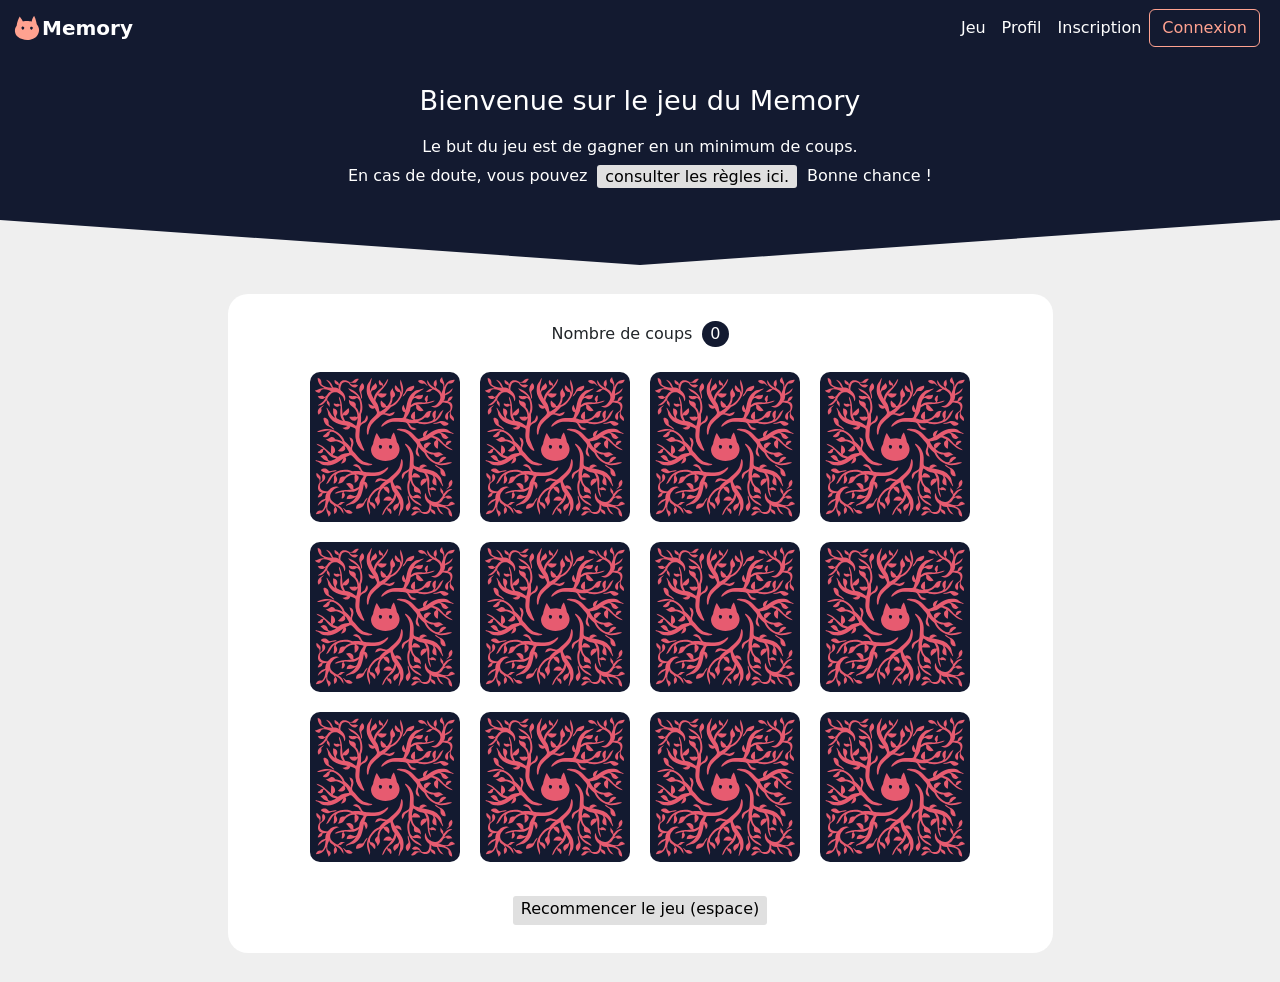
==== commit c59a551e: "Améliorations UI" ====
--- a/index.html
+++ b/index.html
@@ -4,7 +4,7 @@
 <head>
     <meta charset="UTF-8">
     <meta name="viewport" content="width=device-width, initial-scale=1.0">
-    <title>Memory</title>
+    <title>Bienvenue sur le Memory</title>
     <link rel="icon" href="./src/memory-chat-logo.svg"/>
     <link href="https://cdn.jsdelivr.net/npm/bootstrap@5.3.8/dist/css/bootstrap.min.css" rel="stylesheet"
         integrity="sha384-sRIl4kxILFvY47J16cr9ZwB07vP4J8+LH7qKQnuqkuIAvNWLzeN8tE5YBujZqJLB" crossorigin="anonymous">
@@ -53,20 +53,13 @@
                 En cas de doute, vous pouvez
                 <!-- <button type="button" class="btn btn-modal" data-bs-toggle="modal" data-bs-target="#modalRegles">
         consulter les règles ici</button>.  -->
-                <a href="" class="btn-modal" data-bs-toggle="modal" data-bs-target="#modalRegles">consulter les règles
-                    ici.</a>
+                <a href="" class="btn-modal" data-bs-toggle="modal" data-bs-target="#modalRegles">consulter&nbsp;les&nbsp;règles&nbsp;ici.</a>
                 Bonne chance !
             </p>
 
         </div>
 
-        <div class="separationPage">
-        </div>
-
-        <div class="separationPage">
-            <img
-                src="data:image/svg+xml,%3Csvg xmlns='http://www.w3.org/2000/svg' id='Calque_1' enable-background='new 0 0 1024 40' viewBox='0 0 1024 40' x='0px' y='0px' width='1024px' height='40px' xmlns:xml='http://www.w3.org/XML/1998/namespace' xml:space='preserve' version='1.1'%3E%3Cpolygon fill='%23131a30' points='1024,0 512,40 0,0 0,0 1024,0' /%3E%3C/svg%3E">
-        </div>
+        <div class="separationPage"></div>
 
 
 
--- a/css/style.css
+++ b/css/style.css
@@ -36,6 +36,14 @@
   transition: ease-in-out 0.2s;
 }
 
+.navbar-toggler{
+  border: none;
+}
+
+.navbar-toggler:focus{
+  box-shadow: none;
+}
+
 /* --------------------------------------------------- */
 /* En tête
 /* --------------------------------------------------- */
@@ -58,12 +66,19 @@
   line-height: 1.8em;
 }
 
-.separationPage {
-  align-items: flex-start;
-}
-
-.separationPage img {
+.separationPage{
+  position: relative;
   width: 100vw;
+  height: 45px;
+}
+
+.separationPage::before{
+  content: "";
+  position: absolute;
+  inset: 0;
+  background-image: url("data:image/svg+xml,%3Csvg xmlns='http://www.w3.org/2000/svg' viewBox='0 0 100 40' preserveAspectRatio='none'%3E%3Cpolygon fill='%23131A30' points='0,0 50,40 100,0'/%3E%3C/svg%3E");
+  background-repeat: no-repeat;
+  background-size: 100% 100%;
 }
 
 /* --------------------------------------------------- */
@@ -348,22 +363,60 @@
   border-radius: 20px;
 }
 
-.phraseProfil {
+.phraseProfil,
+.enTeteProfilConnecte {
   text-align: center;
   margin: 0;
 }
 
+.profilDeconnecte,
+.profilConnecte,
+.scoresVides,
+.meilleursScores,
+.dataScoreTemplate {
+  display: none;
+  text-align: center;
+}
+
+.couronneScores{
+  margin-top: 1vh;
+  width: 25px;
+  fill: #ff6262;
+}
+
+.cloneDataScore {
+  display: flex;
+  justify-content: center;
+  margin-bottom: 1vh;
+  background-color: #efefef;
+  border-radius: 20px;
+}
+
+.scoresVides p{
+  background-color: #efefef;
+  border-radius: 10px;
+  padding: 5%;
+  margin-bottom: 0;
+}
+
+.cloneDataScore p{
+  margin: 1%;
+}
+
+.meilleurScore{
+  background-color: rgb(190, 255, 187);
+}
+
+.texteGras{
+  font-weight: 600;
+}
+
 /* --------------------------------------------------- */
 /* --------------------------------------------------- */
 /* Responsive (hors Bootstrap)
 /* --------------------------------------------------- */
 /* --------------------------------------------------- */
 
-@media screen and (max-width: 450px) {
-  .separationPage {
-    display: none;
-  }
-}
 
 @media screen and (max-width: 575px) {
   .plateauJeuAvecScore {
